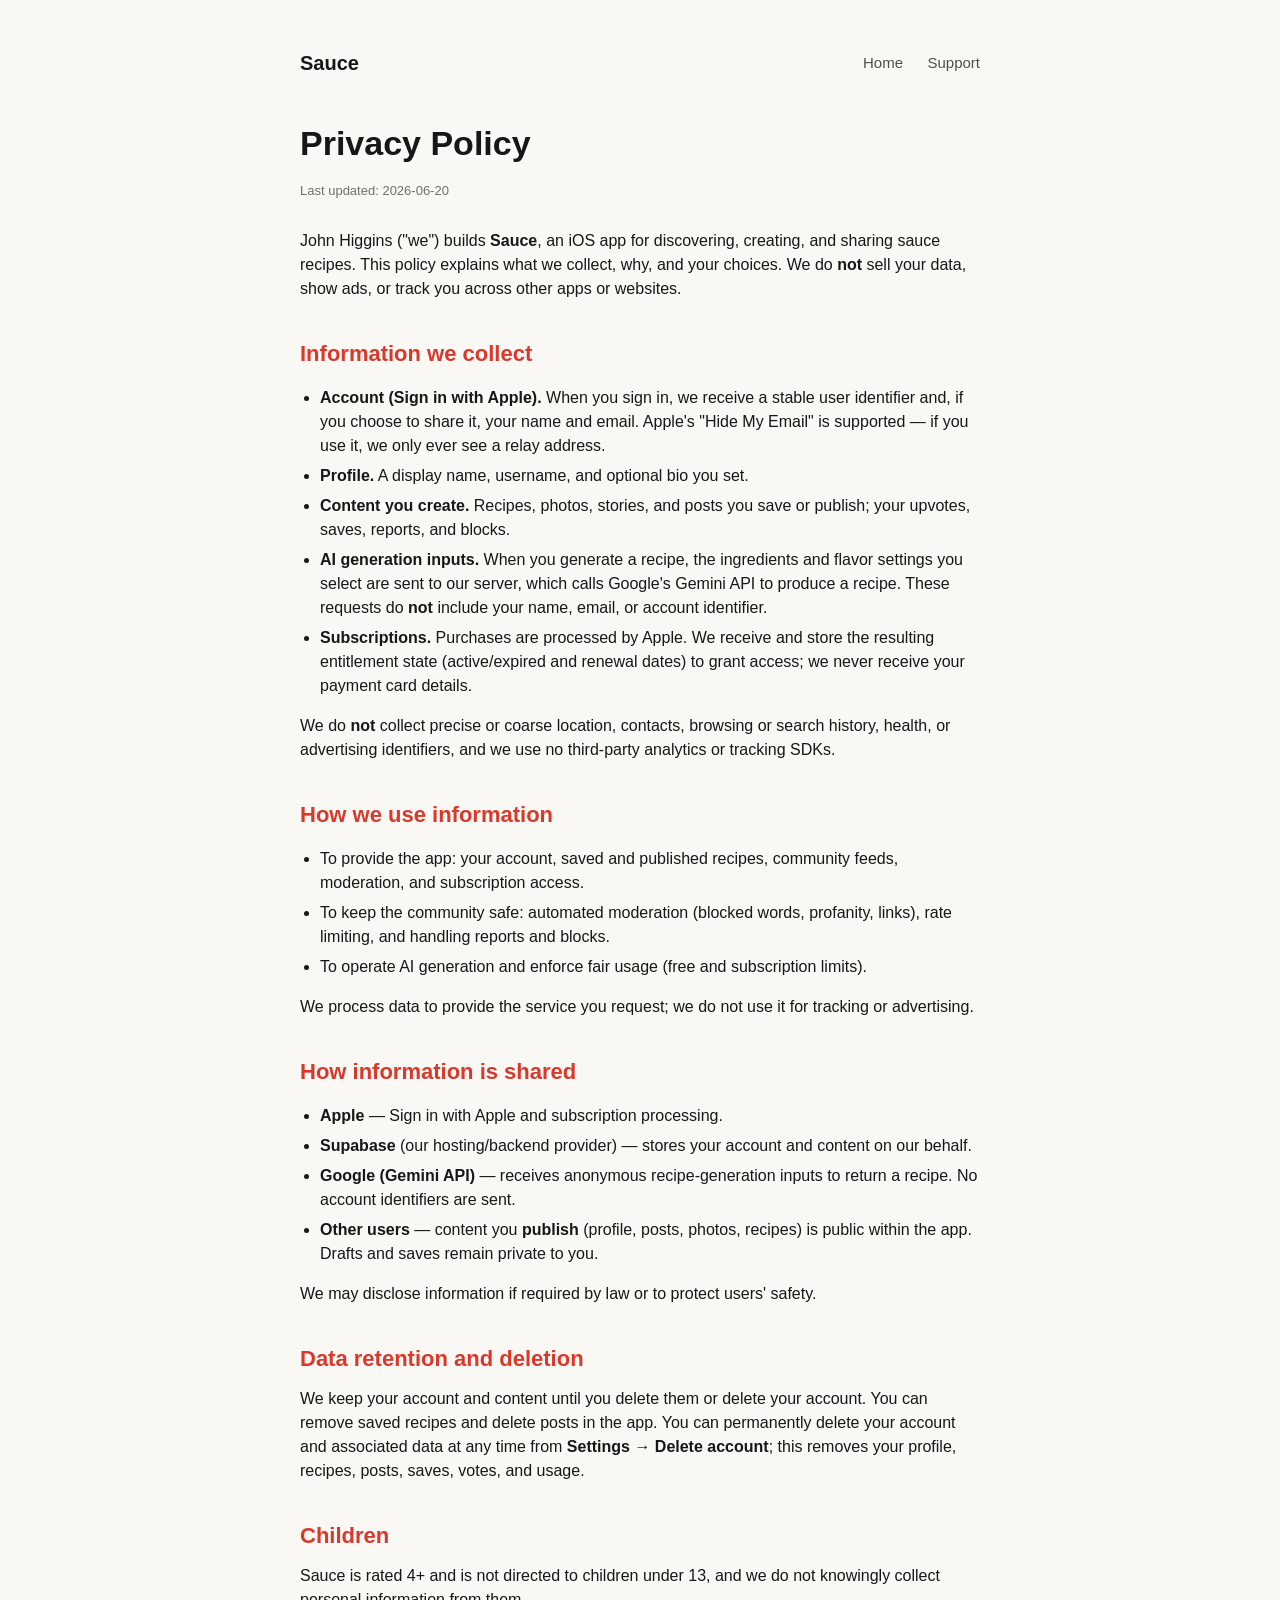
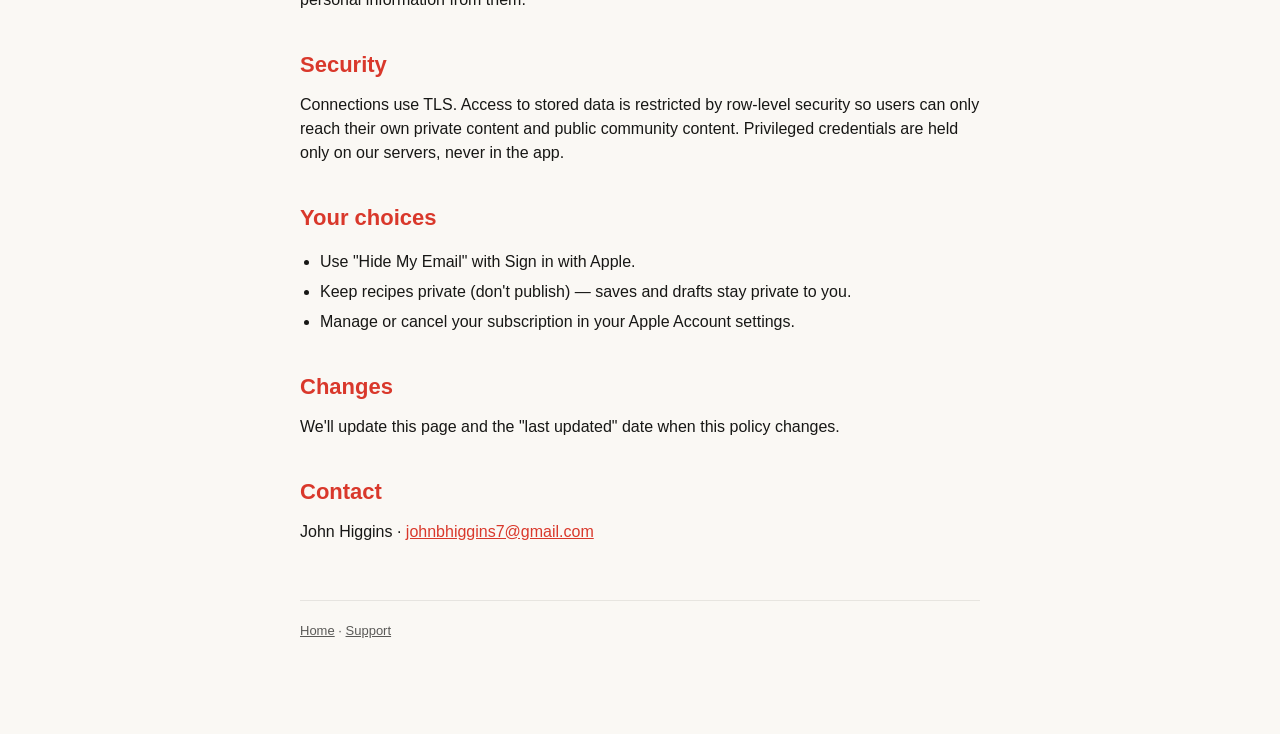
==== privacy.html @ 864b05d2 "Add Sauce marketing/support/privacy pages" ====
<!DOCTYPE html>
<html lang="en">
<head>
<meta charset="UTF-8">
<meta name="viewport" content="width=device-width, initial-scale=1">
<title>Sauce — Privacy Policy</title>
<meta name="description" content="Privacy Policy for the Sauce iOS app.">
<link rel="stylesheet" href="style.css">
</head>
<body>
<div class="wrap">
  <header class="site">
    <a class="brand" href="./">Sauce</a>
    <nav>
      <a href="index.html">Home</a>
      <a href="support.html">Support</a>
    </nav>
  </header>

  <h1>Privacy Policy</h1>
  <p class="updated">Last updated: 2026-06-20</p>

  <p>John Higgins ("we") builds <strong>Sauce</strong>, an iOS app for
  discovering, creating, and sharing sauce recipes. This policy explains what we
  collect, why, and your choices. We do <strong>not</strong> sell your data,
  show ads, or track you across other apps or websites.</p>

  <h2>Information we collect</h2>
  <ul>
    <li><strong>Account (Sign in with Apple).</strong> When you sign in, we
    receive a stable user identifier and, if you choose to share it, your name
    and email. Apple's "Hide My Email" is supported — if you use it, we only
    ever see a relay address.</li>
    <li><strong>Profile.</strong> A display name, username, and optional bio you
    set.</li>
    <li><strong>Content you create.</strong> Recipes, photos, stories, and posts
    you save or publish; your upvotes, saves, reports, and blocks.</li>
    <li><strong>AI generation inputs.</strong> When you generate a recipe, the
    ingredients and flavor settings you select are sent to our server, which
    calls Google's Gemini API to produce a recipe. These requests do
    <strong>not</strong> include your name, email, or account identifier.</li>
    <li><strong>Subscriptions.</strong> Purchases are processed by Apple. We
    receive and store the resulting entitlement state (active/expired and
    renewal dates) to grant access; we never receive your payment card
    details.</li>
  </ul>
  <p>We do <strong>not</strong> collect precise or coarse location, contacts,
  browsing or search history, health, or advertising identifiers, and we use no
  third-party analytics or tracking SDKs.</p>

  <h2>How we use information</h2>
  <ul>
    <li>To provide the app: your account, saved and published recipes,
    community feeds, moderation, and subscription access.</li>
    <li>To keep the community safe: automated moderation (blocked words,
    profanity, links), rate limiting, and handling reports and blocks.</li>
    <li>To operate AI generation and enforce fair usage (free and subscription
    limits).</li>
  </ul>
  <p>We process data to provide the service you request; we do not use it for
  tracking or advertising.</p>

  <h2>How information is shared</h2>
  <ul>
    <li><strong>Apple</strong> — Sign in with Apple and subscription
    processing.</li>
    <li><strong>Supabase</strong> (our hosting/backend provider) — stores your
    account and content on our behalf.</li>
    <li><strong>Google (Gemini API)</strong> — receives anonymous
    recipe-generation inputs to return a recipe. No account identifiers are
    sent.</li>
    <li><strong>Other users</strong> — content you <strong>publish</strong>
    (profile, posts, photos, recipes) is public within the app. Drafts and
    saves remain private to you.</li>
  </ul>
  <p>We may disclose information if required by law or to protect users'
  safety.</p>

  <h2>Data retention and deletion</h2>
  <p>We keep your account and content until you delete them or delete your
  account. You can remove saved recipes and delete posts in the app. You can
  permanently delete your account and associated data at any time from
  <strong>Settings → Delete account</strong>; this removes your profile,
  recipes, posts, saves, votes, and usage.</p>

  <h2>Children</h2>
  <p>Sauce is rated 4+ and is not directed to children under 13, and we do not
  knowingly collect personal information from them.</p>

  <h2>Security</h2>
  <p>Connections use TLS. Access to stored data is restricted by row-level
  security so users can only reach their own private content and public
  community content. Privileged credentials are held only on our servers,
  never in the app.</p>

  <h2>Your choices</h2>
  <ul>
    <li>Use "Hide My Email" with Sign in with Apple.</li>
    <li>Keep recipes private (don't publish) — saves and drafts stay private to
    you.</li>
    <li>Manage or cancel your subscription in your Apple Account settings.</li>
  </ul>

  <h2>Changes</h2>
  <p>We'll update this page and the "last updated" date when this policy
  changes.</p>

  <h2>Contact</h2>
  <p>John Higgins · <a href="mailto:johnbhiggins7@gmail.com">johnbhiggins7@gmail.com</a></p>

  <footer class="site">
    <p><a href="index.html">Home</a> · <a href="support.html">Support</a></p>
  </footer>
</div>
</body>
</html>
---- style.css ----
:root {
  --sauce-bg: #FAF8F4;
  --sauce-text: #171715;
  --sauce-accent: #D9382B;
  --sauce-secondary: #557A3E;
}

* {
  box-sizing: border-box;
}

body {
  margin: 0;
  background: var(--sauce-bg);
  color: var(--sauce-text);
  font-family: -apple-system, BlinkMacSystemFont, "SF Pro Text", "Segoe UI", Helvetica, Arial, sans-serif;
  line-height: 1.5;
}

.wrap {
  max-width: 720px;
  margin: 0 auto;
  padding: 48px 20px 80px;
}

header.site {
  display: flex;
  align-items: center;
  justify-content: space-between;
  margin-bottom: 40px;
}

header.site a.brand {
  font-size: 20px;
  font-weight: 700;
  color: var(--sauce-text);
  text-decoration: none;
}

header.site nav a {
  color: var(--sauce-text);
  text-decoration: none;
  margin-left: 20px;
  font-size: 15px;
  opacity: 0.75;
}

header.site nav a:hover {
  opacity: 1;
}

h1 {
  font-size: 34px;
  margin: 0 0 12px;
}

h2 {
  font-size: 22px;
  margin: 36px 0 12px;
  color: var(--sauce-accent);
}

h3 {
  font-size: 17px;
  margin: 24px 0 6px;
}

p {
  margin: 0 0 14px;
}

a {
  color: var(--sauce-accent);
}

.tagline {
  font-size: 18px;
  opacity: 0.85;
  margin-bottom: 32px;
}

.pill {
  display: inline-block;
  background: var(--sauce-secondary);
  color: #fff;
  border-radius: 999px;
  padding: 4px 12px;
  font-size: 13px;
  font-weight: 600;
  margin-bottom: 16px;
}

.plans {
  display: flex;
  gap: 16px;
  flex-wrap: wrap;
  margin: 20px 0 32px;
}

.plan {
  border: 1px solid rgba(23, 23, 21, 0.12);
  border-radius: 14px;
  padding: 20px;
  flex: 1;
  min-width: 200px;
  background: #fff;
}

.plan .price {
  font-size: 24px;
  font-weight: 700;
  color: var(--sauce-accent);
}

footer.site {
  margin-top: 56px;
  padding-top: 20px;
  border-top: 1px solid rgba(23, 23, 21, 0.12);
  font-size: 13px;
  opacity: 0.7;
}

footer.site a {
  color: var(--sauce-text);
}

.updated {
  font-size: 13px;
  opacity: 0.6;
  margin-bottom: 28px;
}

ul {
  padding-left: 20px;
}

li {
  margin-bottom: 6px;
}
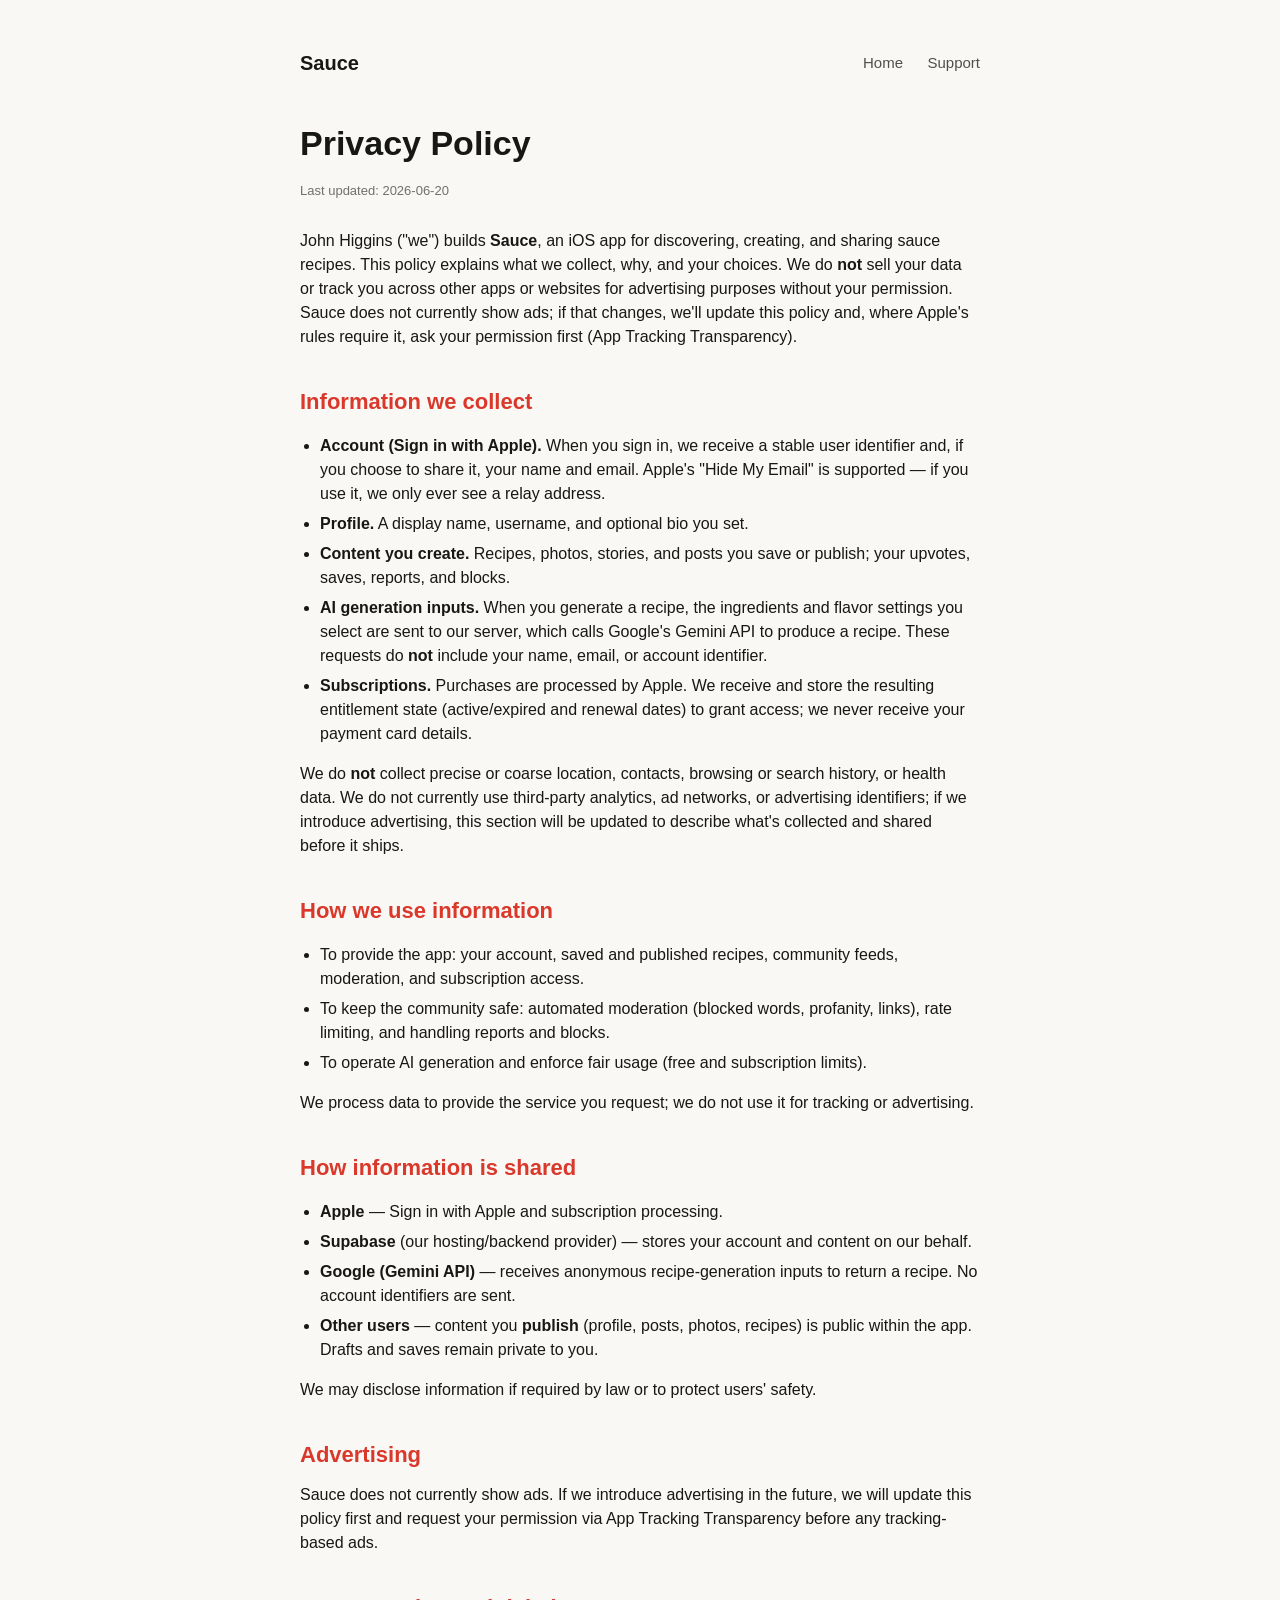
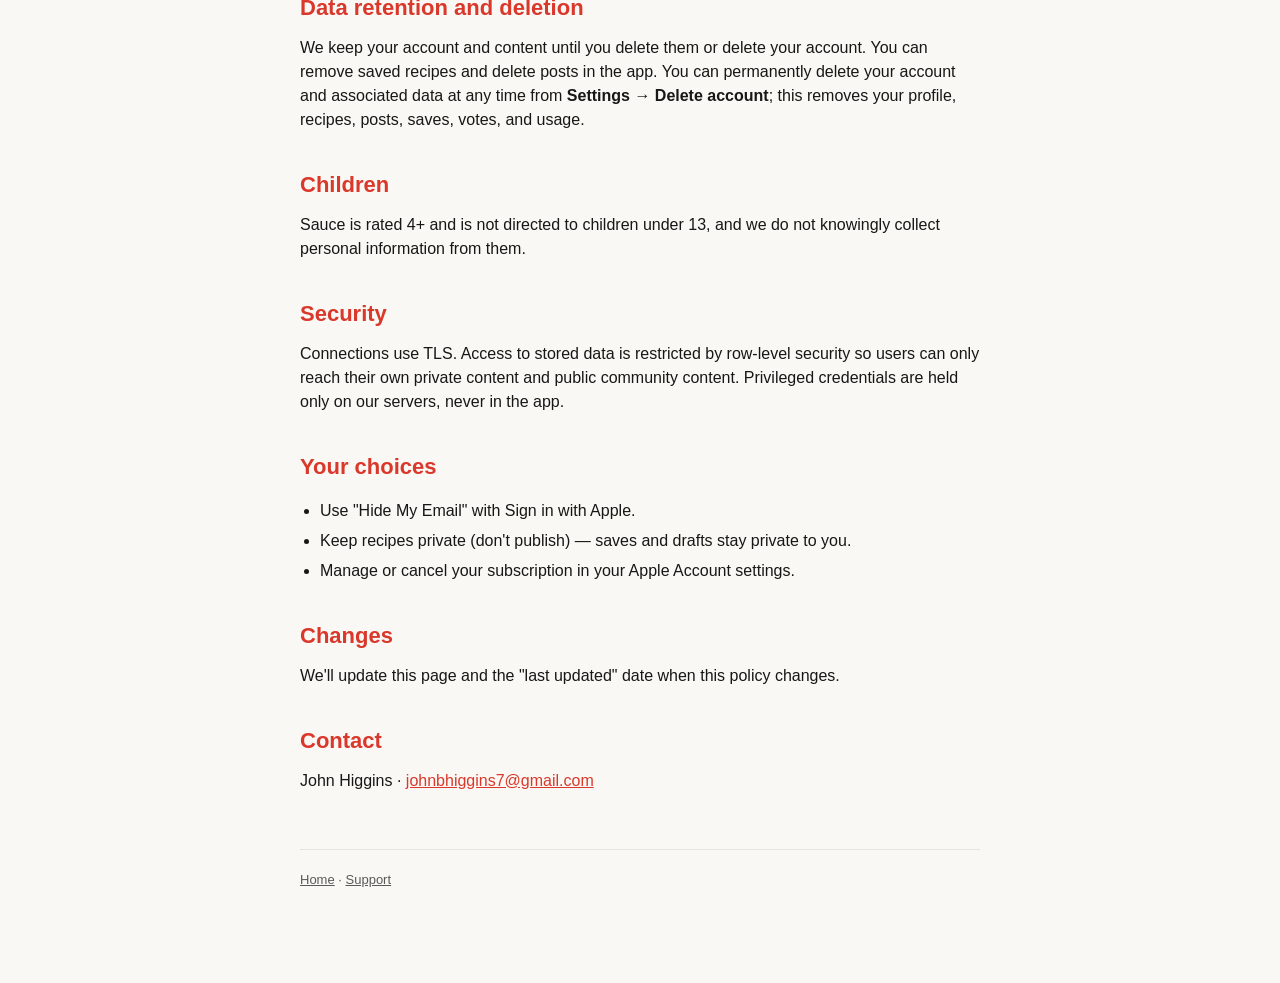
==== commit aae2486d: "Note that ads may be introduced in the future" ====
--- a/privacy.html
+++ b/privacy.html
@@ -22,8 +22,11 @@
 
   <p>John Higgins ("we") builds <strong>Sauce</strong>, an iOS app for
   discovering, creating, and sharing sauce recipes. This policy explains what we
-  collect, why, and your choices. We do <strong>not</strong> sell your data,
-  show ads, or track you across other apps or websites.</p>
+  collect, why, and your choices. We do <strong>not</strong> sell your data or
+  track you across other apps or websites for advertising purposes without your
+  permission. Sauce does not currently show ads; if that changes, we'll update
+  this policy and, where Apple's rules require it, ask your permission first
+  (App Tracking Transparency).</p>
 
   <h2>Information we collect</h2>
   <ul>
@@ -45,8 +48,10 @@
     details.</li>
   </ul>
   <p>We do <strong>not</strong> collect precise or coarse location, contacts,
-  browsing or search history, health, or advertising identifiers, and we use no
-  third-party analytics or tracking SDKs.</p>
+  browsing or search history, or health data. We do not currently use
+  third-party analytics, ad networks, or advertising identifiers; if we
+  introduce advertising, this section will be updated to describe what's
+  collected and shared before it ships.</p>
 
   <h2>How we use information</h2>
   <ul>
@@ -75,6 +80,11 @@
   </ul>
   <p>We may disclose information if required by law or to protect users'
   safety.</p>
+
+  <h2>Advertising</h2>
+  <p>Sauce does not currently show ads. If we introduce advertising in the
+  future, we will update this policy first and request your permission via App
+  Tracking Transparency before any tracking-based ads.</p>
 
   <h2>Data retention and deletion</h2>
   <p>We keep your account and content until you delete them or delete your
